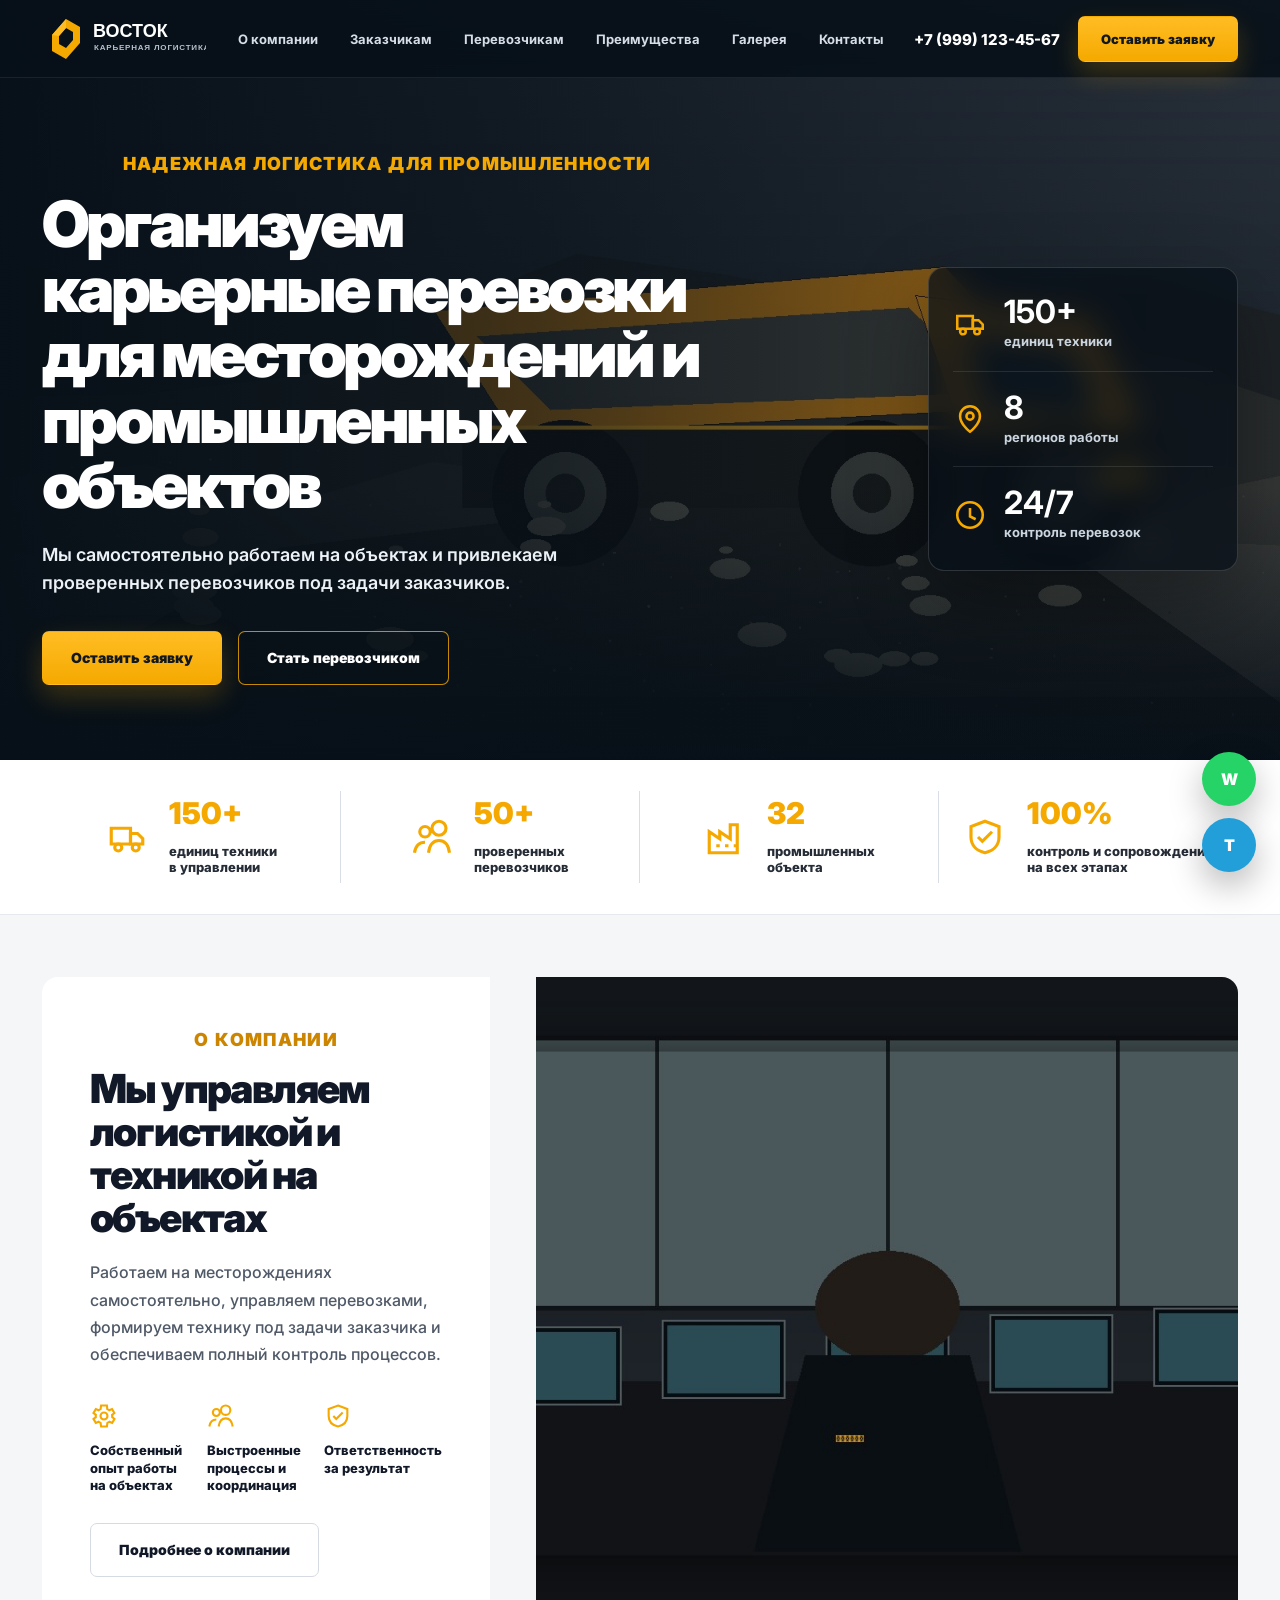
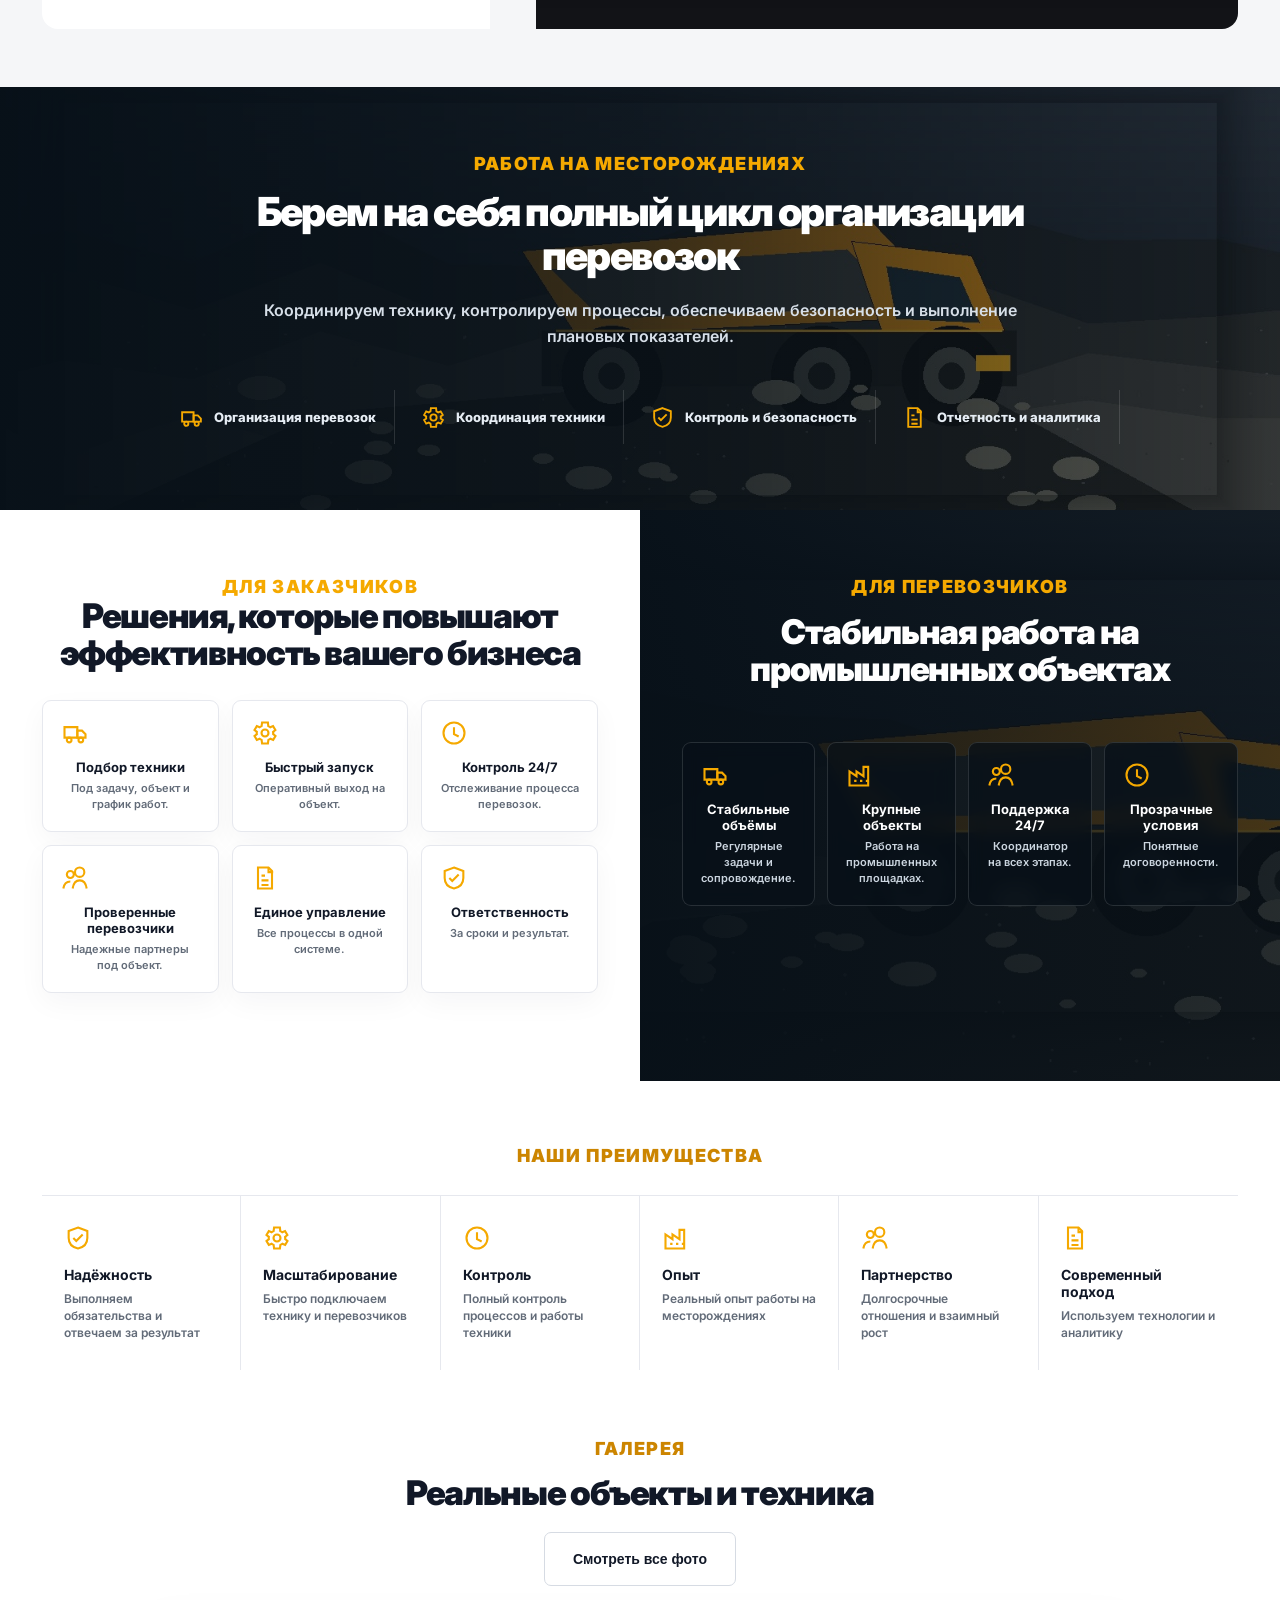
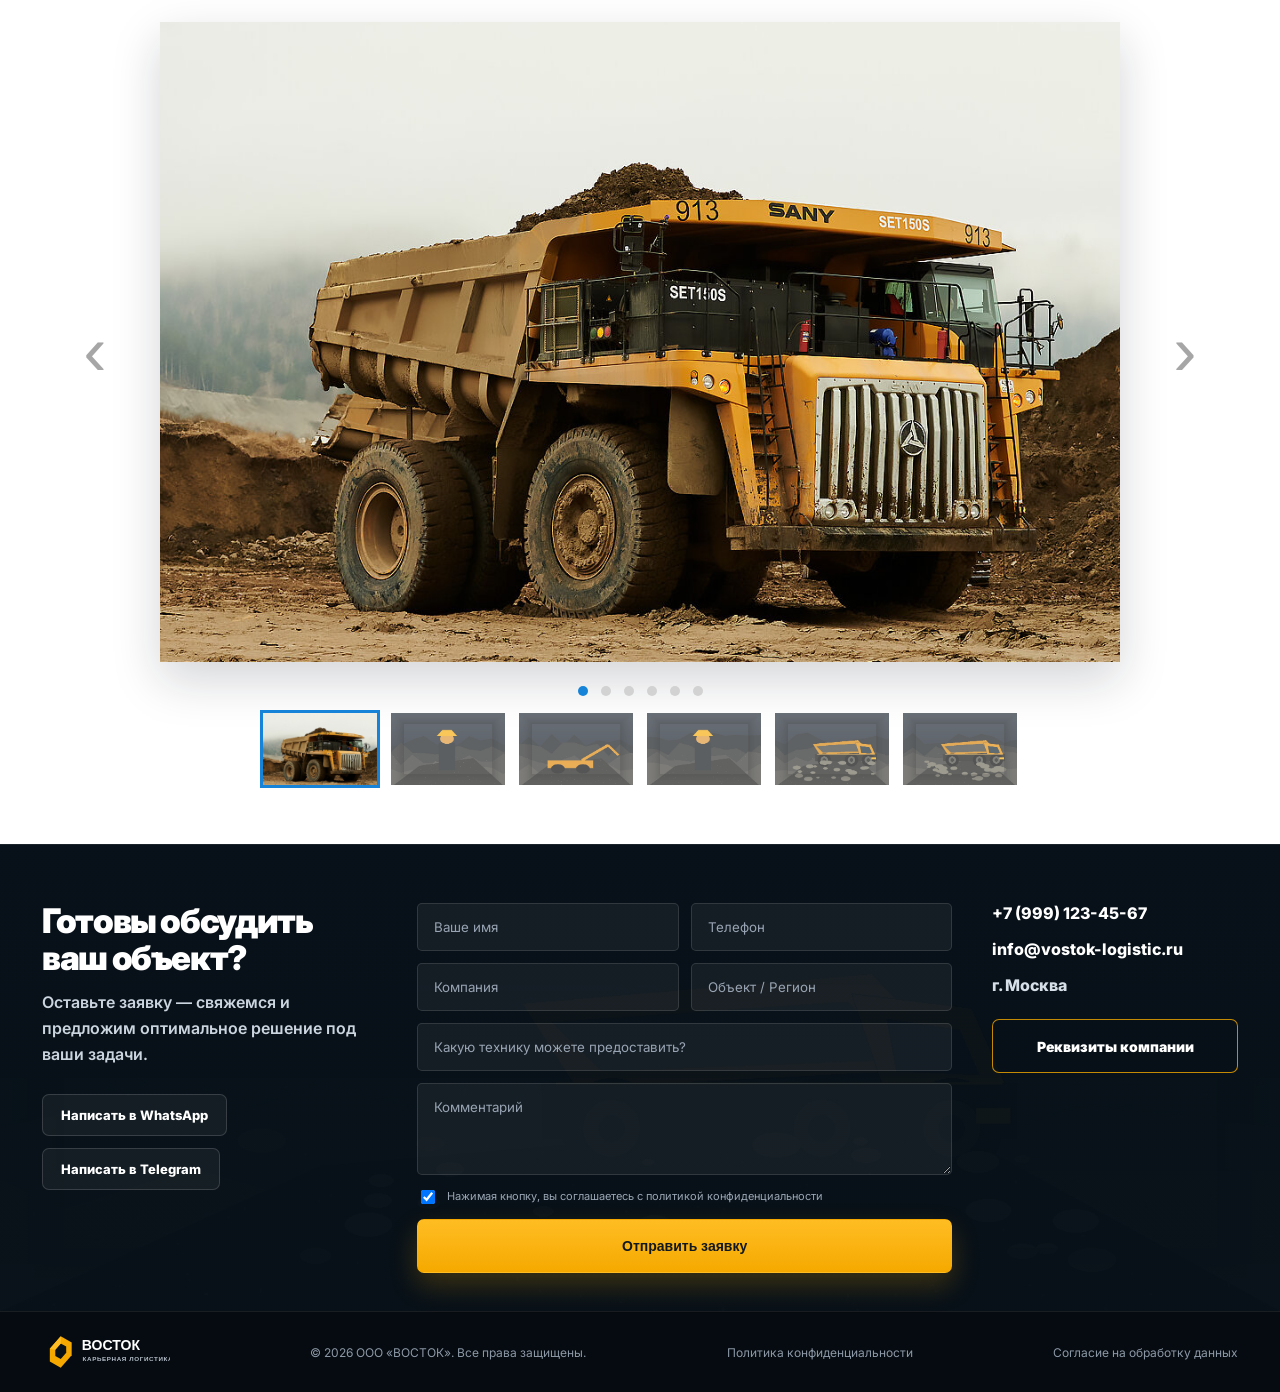
==== index.html @ b5024f33 "init" ====
<!DOCTYPE html>
<html lang="ru">
<head>
    <meta charset="UTF-8"/>
    <meta name="viewport" content="width=device-width, initial-scale=1.0"/>
    <title>ВОСТОК — карьерные перевозки</title>
    <meta name="description"
          content="ВОСТОК организует карьерные перевозки и привлекает проверенных перевозчиков под задачи месторождений и промышленных объектов."/>
    <meta property="og:title" content="ВОСТОК — карьерные перевозки">
    <meta property="og:description" content="Организуем карьерные перевозки для месторождений и промышленных объектов.">
    <meta property="og:image" content="assets/hero.jpg">
    <meta property="og:type" content="website">
    <meta property="og:locale" content="ru_RU">
    <link rel="stylesheet" href="style.css"/>
    <link rel="stylesheet" href="https://unpkg.com/aos@2.3.1/dist/aos.css">
    <link rel="icon" type="image/png" href="assets/logo.png">
</head>
<body>
<header class="site-header">
    <div class="container header-inner">
        <a href="#top" class="brand"><img src="assets/logo.svg" alt="ВОСТОК"></a>
        <nav class="desktop-nav">
            <a href="#about">О компании</a>
            <a href="#clients">Заказчикам</a>
            <a href="#carriers">Перевозчикам</a>
            <a href="#advantages">Преимущества</a>
            <a href="#gallery">Галерея</a>
            <a href="#contacts">Контакты</a>
        </nav>
        <div class="header-contact">
            <a class="phone" href="tel:+79991234567">+7 (999) 123-45-67</a>
            <a class="btn small" href="#contacts">Оставить заявку</a>
        </div>
    </div>
</header>

<main id="top">
    <section class="hero section-dark">
        <div class="hero-bg"></div>
        <div class="container hero-inner">
            <div class="hero-copy" data-aos="fade-right">
                <p class="eyebrow">Надежная логистика для промышленности</p>
                <h1>Организуем карьерные перевозки для месторождений и промышленных объектов</h1>
                <p class="lead">Мы самостоятельно работаем на объектах и привлекаем проверенных перевозчиков под задачи
                    заказчиков.</p>
                <div class="actions">
                    <a href="#contacts" class="btn">Оставить заявку</a>
                    <a href="#carriers" class="btn ghost">Стать перевозчиком</a>
                </div>
            </div>

            <aside class="hero-panel glass" data-aos="fade-left" data-aos-delay="200">
                <div class="panel-item">
                    <img src="assets/icon-truck.svg" alt="">
                    <div><strong>150+</strong><span>единиц техники</span></div>
                </div>
                <div class="panel-item">
                    <img src="assets/icon-map.svg" alt="">
                    <div><strong>8</strong><span>регионов работы</span></div>
                </div>
                <div class="panel-item">
                    <img src="assets/icon-clock.svg" alt="">
                    <div><strong>24/7</strong><span>контроль перевозок</span></div>
                </div>
            </aside>
        </div>
    </section>

    <section class="stats-strip" data-aos="fade-up">
        <div class="container stats-grid">
            <div><img src="assets/icon-truck.svg"
                      alt=""><strong>150+</strong><span>единиц техники<br>в управлении</span></div>
            <div><img src="assets/icon-people.svg" alt=""><strong>50+</strong><span>проверенных<br>перевозчиков</span>
            </div>
            <div><img src="assets/icon-factory.svg" alt=""><strong>32</strong><span>промышленных<br>объекта</span></div>
            <div><img src="assets/icon-shield.svg" alt=""><strong>100%</strong><span>контроль и сопровождение<br>на всех этапах</span>
            </div>
        </div>
    </section>

    <section class="about white-card-section" id="about">
        <div class="container about-box">
            <div class="about-text" data-aos="fade-right">
                <p class="eyebrow dark">О компании</p>
                <h2>Мы управляем логистикой и техникой на объектах</h2>
                <p>Работаем на месторождениях самостоятельно, управляем перевозками, формируем технику под задачи
                    заказчика и обеспечиваем полный контроль процессов.</p>
                <div class="mini-grid">
                    <div><img src="assets/icon-gear.svg" alt=""><span>Собственный опыт работы на объектах</span></div>
                    <div><img src="assets/icon-people.svg" alt=""><span>Выстроенные процессы и координация</span></div>
                    <div><img src="assets/icon-shield.svg" alt=""><span>Ответственность за результат</span></div>
                </div>
                <a href="#contacts" class="btn outline">Подробнее о компании</a>
            </div>
            <div class="about-photo" data-aos="fade-left" data-aos-delay="150">
                <img src="assets/control-room.jpg" alt="Диспетчерский центр ВОСТОК">
            </div>
        </div>
    </section>

    <section class="work-band section-dark">
        <div class="band-bg"></div>
        <div class="container band-inner" data-aos="fade-up">
            <p class="eyebrow">Работа на месторождениях</p>
            <h2>Берем на себя полный цикл организации перевозок</h2>
            <p>Координируем технику, контролируем процессы, обеспечиваем безопасность и выполнение плановых
                показателей.</p>
            <div class="process-row">
                <span><img src="assets/icon-truck.svg" alt="">Организация перевозок</span>
                <span><img src="assets/icon-gear.svg" alt="">Координация техники</span>
                <span><img src="assets/icon-shield.svg" alt="">Контроль и безопасность</span>
                <span><img src="assets/icon-report.svg" alt="">Отчетность и аналитика</span>
            </div>
        </div>
    </section>

    <section class="dual-section">
        <div class="dual-left" id="clients" data-aos="fade-right">
            <p class="eyebrow">Для заказчиков</p>
            <h2>Решения, которые повышают эффективность вашего бизнеса</h2>
            <div class="solution-grid">
                <article><img src="assets/icon-truck.svg" alt=""><b>Подбор техники</b><span>Под задачу, объект и график работ.</span>
                </article>
                <article><img src="assets/icon-gear.svg" alt=""><b>Быстрый
                    запуск</b><span>Оперативный выход на объект.</span></article>
                <article><img src="assets/icon-clock.svg" alt=""><b>Контроль 24/7</b><span>Отслеживание процесса перевозок.</span>
                </article>
                <article><img src="assets/icon-people.svg" alt=""><b>Проверенные перевозчики</b><span>Надежные партнеры под объект.</span>
                </article>
                <article><img src="assets/icon-report.svg" alt=""><b>Единое управление</b><span>Все процессы в одной системе.</span>
                </article>
                <article><img src="assets/icon-shield.svg"
                              alt=""><b>Ответственность</b><span>За сроки и результат.</span></article>
            </div>
        </div>

        <div class="dual-right section-dark" id="carriers" data-aos="fade-left">
            <div class="carrier-bg"></div>
            <div class="carrier-content">
                <p class="eyebrow">Для перевозчиков</p>
                <h2>Стабильная работа на промышленных объектах</h2>
                <div class="carrier-grid">
                    <article><img src="assets/icon-truck.svg" alt=""><b>Стабильные объёмы</b><span>Регулярные задачи и сопровождение.</span>
                    </article>
                    <article><img src="assets/icon-factory.svg" alt=""><b>Крупные объекты</b><span>Работа на промышленных площадках.</span>
                    </article>
                    <article><img src="assets/icon-people.svg" alt=""><b>Поддержка 24/7</b><span>Координатор на всех этапах.</span>
                    </article>
                    <article><img src="assets/icon-clock.svg" alt=""><b>Прозрачные условия</b><span>Понятные договоренности.</span>
                    </article>
                </div>
            </div>
        </div>
    </section>

    <section class="advantages" id="advantages" data-aos="fade-up">
        <div class="container">
            <p class="eyebrow dark">Наши преимущества</p>
            <div class="adv-row">
                <article><img src="assets/icon-shield.svg" alt=""><b>Надёжность</b><span>Выполняем обязательства и отвечаем за результат</span>
                </article>
                <article><img src="assets/icon-gear.svg" alt=""><b>Масштабирование</b><span>Быстро подключаем технику и перевозчиков</span>
                </article>
                <article><img src="assets/icon-clock.svg" alt=""><b>Контроль</b><span>Полный контроль процессов и работы техники</span>
                </article>
                <article><img src="assets/icon-factory.svg" alt=""><b>Опыт</b><span>Реальный опыт работы на месторождениях</span>
                </article>
                <article><img src="assets/icon-people.svg" alt=""><b>Партнерство</b><span>Долгосрочные отношения и взаимный рост</span>
                </article>
                <article><img src="assets/icon-report.svg" alt=""><b>Современный подход</b><span>Используем технологии и аналитику</span>
                </article>
            </div>
        </div>
    </section>

    <section class="gallery-section" id="gallery" data-aos="fade-up">
        <div class="container">
            <div class="section-head">
                <div>
                    <p class="eyebrow dark">Галерея</p>
                    <h2>Реальные объекты и техника</h2>
                </div>
                <button class="btn outline" id="openGallery" type="button">Смотреть все фото</button>
            </div>
            <div class="terminal-gallery" id="terminalGallery">

                <button class="gallery-arrow gallery-prev" type="button" id="galleryPrev">
                    ‹
                </button>

                <img
                        class="gallery-main-img"
                        id="galleryMainImg"
                        src="assets/sammot.jpg"
                        alt="Фото объекта">

                <button class="gallery-arrow gallery-next" type="button" id="galleryNext">
                    ›
                </button>

                <div class="gallery-dots" id="galleryDots"></div>

                <div class="gallery-thumbs">

                    <button class="gallery-thumb active" data-index="0">
                        <img src="assets/sammot.jpg" alt="">
                    </button>

                    <button class="gallery-thumb" data-index="1">
                        <img src="assets/gallery-2.jpg" alt="">
                    </button>

                    <button class="gallery-thumb" data-index="2">
                        <img src="assets/gallery-3.jpg" alt="">
                    </button>

                    <button class="gallery-thumb" data-index="3">
                        <img src="assets/gallery-4.jpg" alt="">
                    </button>

                    <button class="gallery-thumb" data-index="4">
                        <img src="assets/gallery-5.jpg" alt="">
                    </button>

                    <button class="gallery-thumb" data-index="5">
                        <img src="assets/gallery-6.jpg" alt="">
                    </button>

                </div>

            </div>
        </div>
    </section>

    <section class="contacts section-dark" id="contacts" data-aos="fade-up">
        <div class="container contact-grid">
            <div class="contact-info">
                <h2>Готовы обсудить ваш объект?</h2>
                <p>Оставьте заявку — свяжемся и предложим оптимальное решение под ваши задачи.</p>
                <div class="messengers">
                    <a href="#" class="messenger whatsapp">Написать в WhatsApp</a>
                    <a href="#" class="messenger telegram">Написать в Telegram</a>
                </div>
            </div>

            <form class="lead-form" onsubmit="event.preventDefault(); alert('Заявка отправлена!');">
                <input required placeholder="Ваше имя">
                <input required placeholder="Телефон">
                <input placeholder="Компания">
                <input placeholder="Объект / Регион">
                <input class="wide" placeholder="Какую технику можете предоставить?">
                <textarea class="wide" placeholder="Комментарий"></textarea>
                <label class="policy"><input type="checkbox" checked> Нажимая кнопку, вы соглашаетесь с политикой
                    конфиденциальности</label>
                <button class="btn wide" type="submit">Отправить заявку</button>
            </form>

            <div class="contact-side">
                <a href="tel:+79991234567">+7 (999) 123-45-67</a>
                <a href="mailto:info@vostok-logistic.ru">info@vostok-logistic.ru</a>
                <span>г. Москва</span>
                <a class="btn ghost wide-btn" href="#">Реквизиты компании</a>
            </div>
        </div>
    </section>
</main>

<div class="lightbox" id="lightbox">
    <button class="lightbox-close" id="closeGallery" type="button">×</button>
    <button class="lightbox-arrow lightbox-prev" id="prevPhoto" type="button">‹</button>
    <img id="lightboxImage" src="" alt="Фото объекта">
    <button class="lightbox-arrow lightbox-next" id="nextPhoto" type="button">›</button>
</div>
<div class="floating-socials">
    <a href="https://wa.me/79991234567" target="_blank" class="floating-social whatsapp" aria-label="WhatsApp">
        W
    </a>
    <a href="https://t.me/vostok_logistics" target="_blank" class="floating-social telegram" aria-label="Telegram">
        T
    </a>
</div>
<footer class="footer section-dark">
    <div class="container footer-inner">
        <img src="assets/logo.svg" alt="ВОСТОК">
        <span>© 2026 ООО «ВОСТОК». Все права защищены.</span>
        <a href="#">Политика конфиденциальности</a>
        <a href="#">Согласие на обработку данных</a>
    </div>
</footer>
<script>
    const photos = [
      "assets/sammot.jpg",
      "assets/gallery-2.jpg",
      "assets/gallery-3.jpg",
      "assets/gallery-4.jpg",
      "assets/gallery-5.jpg",
      "assets/gallery-6.jpg"
    ];

    let currentPhoto = 0;

    const openBtn = document.getElementById("openGallery");
    const mainImg = document.getElementById("galleryMainImg");
    const galleryPrev = document.getElementById("galleryPrev");
    const galleryNext = document.getElementById("galleryNext");
    const dotsContainer = document.getElementById("galleryDots");
    const thumbs = document.querySelectorAll(".gallery-thumb");

    const lightbox = document.getElementById("lightbox");
    const closeBtn = document.getElementById("closeGallery");
    const prevBtn = document.getElementById("prevPhoto");
    const nextBtn = document.getElementById("nextPhoto");
    const lightboxImage = document.getElementById("lightboxImage");

    function updateMainGallery(index) {
      currentPhoto = index;

      if (currentPhoto < 0) currentPhoto = photos.length - 1;
      if (currentPhoto >= photos.length) currentPhoto = 0;

      mainImg.src = photos[currentPhoto];

      document.querySelectorAll(".gallery-dot").forEach((dot, index) => {
        dot.classList.toggle("active", index === currentPhoto);
      });
      thumbs.forEach((thumb, index) => {
    thumb.classList.toggle("active", index === currentPhoto);
  });
    }

    function renderDots() {
      dotsContainer.innerHTML = "";

      photos.forEach((photo, index) => {
        const dot = document.createElement("button");
        dot.className = "gallery-dot";
        dot.type = "button";

        dot.addEventListener("click", () => {
          updateMainGallery(index);
        });

        dotsContainer.appendChild(dot);
      });
    }

    function openGallery(index = 0) {
      updateMainGallery(index);
      lightboxImage.src = photos[currentPhoto];
      lightbox.classList.add("active");
      document.body.style.overflow = "hidden";
    }

    function closeGallery() {
      lightbox.classList.remove("active");
      document.body.style.overflow = "";
    }

    galleryPrev.addEventListener("click", () => {
      updateMainGallery(currentPhoto - 1);
    });

    galleryNext.addEventListener("click", () => {
      updateMainGallery(currentPhoto + 1);
    });
    thumbs.forEach((thumb) => {

  thumb.addEventListener("click", () => {

    updateMainGallery(
      Number(thumb.dataset.index)
    );

  });

});

    openBtn.addEventListener("click", () => openGallery(currentPhoto));
    mainImg.addEventListener("click", () => openGallery(currentPhoto));

    closeBtn.addEventListener("click", closeGallery);

    prevBtn.addEventListener("click", () => {
      updateMainGallery(currentPhoto - 1);
      lightboxImage.src = photos[currentPhoto];
    });

    nextBtn.addEventListener("click", () => {
      updateMainGallery(currentPhoto + 1);
      lightboxImage.src = photos[currentPhoto];
    });

    lightbox.addEventListener("click", (event) => {
      if (event.target === lightbox) closeGallery();
    });

    document.addEventListener("keydown", (event) => {
      if (lightbox.classList.contains("active")) {
        if (event.key === "Escape") closeGallery();

        if (event.key === "ArrowLeft") {
          updateMainGallery(currentPhoto - 1);
          lightboxImage.src = photos[currentPhoto];
        }

        if (event.key === "ArrowRight") {
          updateMainGallery(currentPhoto + 1);
          lightboxImage.src = photos[currentPhoto];
        }
      }
    });

    renderDots();
    updateMainGallery(0);
</script>
</script>

<script src="https://unpkg.com/aos@2.3.1/dist/aos.js"></script>

<script>
    AOS.init({
      duration: 900,
      easing: "ease-out-cubic",
      once: true,
      offset: 80
    });
</script>


</body>
</html>
---- style.css ----
@import url('https://fonts.googleapis.com/css2?family=Inter:wght@400;500;600;700;800;900&display=swap');

:root{
  --dark:#071018;
  --dark2:#0c1721;
  --gold:#f5a900;
  --gold2:#ffbd23;
  --text:#111827;
  --muted:#5d6673;
  --line:#e6e8ee;
  --white:#fff;
  --soft:#f6f7f9;
  --container:1320px;
  --radius:18px;
}

*{box-sizing:border-box}
html{scroll-behavior:smooth}
body{
  margin:0;
  font-family:Inter,Arial,sans-serif;
  color:var(--text);
  background:#fff;
}
img{max-width:100%;display:block}
a{text-decoration:none;color:inherit}
.container{max-width:var(--container);margin:0 auto;padding:0 42px}
.section-dark{background:var(--dark);color:#fff}

.site-header{
  position:fixed;
  inset:0 0 auto 0;
  height:78px;
  z-index:50;
  background:rgba(7,16,24,.88);
  border-bottom:1px solid rgba(255,255,255,.08);
  backdrop-filter:blur(18px);
}
.header-inner{height:78px;display:flex;align-items:center;justify-content:space-between;gap:24px}
.brand img{width:164px}
.desktop-nav{display:flex;align-items:center;gap:32px;color:#d7dde6;font-size:13px;font-weight:700}
.desktop-nav a:hover{color:#fff}
.header-contact{display:flex;align-items:center;gap:18px}
.phone{font-weight:800;color:#fff;font-size:15px}

.btn{
  display:inline-flex;
  align-items:center;
  justify-content:center;
  height:54px;
  padding:0 28px;
  border-radius:7px;
  border:1px solid transparent;
  background:linear-gradient(180deg,var(--gold2),var(--gold));
  color:#121820;
  font-weight:900;
  font-size:14px;
  box-shadow:0 12px 28px rgba(245,169,0,.22);
  cursor:pointer;
  transition:.2s ease;
}
.btn:hover{transform:translateY(-2px);box-shadow:0 18px 36px rgba(245,169,0,.3)}
.btn.small{height:46px;padding:0 22px;font-size:13px}
.btn.ghost{background:rgba(7,16,24,.2);border-color:rgba(245,169,0,.8);color:#fff;box-shadow:none}
.btn.outline{background:#fff;color:#111827;border-color:#d6dbe3;box-shadow:none}
.btn.outline:hover{border-color:var(--gold)}

.hero{
  position:relative;
  min-height:760px;
  display:flex;
  align-items:center;
  overflow:hidden;
  padding-top:78px;
}
.hero-bg{
  position:absolute;inset:0;
  background:
    linear-gradient(90deg,rgba(7,16,24,.98) 0%,rgba(7,16,24,.72) 42%,rgba(7,16,24,.18) 100%),
    linear-gradient(0deg,rgba(7,16,24,.96),rgba(7,16,24,0) 36%),
    url("assets/hero.jpg") center/cover no-repeat;
}
.hero-inner{
  position:relative;
  z-index:1;
  width:100%;
  display:grid;
  grid-template-columns: minmax(0,690px) 310px;
  justify-content:space-between;
  align-items:center;
  gap:70px;
}
.eyebrow{
    text-align: center;
  margin:0 0 16px;
  color:var(--gold);
  text-transform:uppercase;
  letter-spacing:.075em;
  font-size:18px;
  line-height:1.2;
  font-weight:900;
}
.eyebrow.dark{color:#cc8500}
h1,h2,h3,p{margin-top:0}
h1{
  margin-bottom:24px;
  font-size:64px;
  line-height:1.02;
  letter-spacing:-.055em;
  font-weight:900;
}
h2{
  align-items: center;
  margin-bottom:20px;
  font-size:40px;
  line-height:1.08;
  letter-spacing:-.04em;
  font-weight:900;
}
.lead{
  max-width:580px;
  margin-bottom:34px;
  color:#edf2f7;
  font-size:18px;
  line-height:1.55;
  font-weight:600;
}
.actions{display:flex;gap:16px;flex-wrap:wrap}
.glass{
  background:rgba(7,16,24,.74);
  border:1px solid rgba(255,255,255,.15);
  backdrop-filter:blur(16px);
  box-shadow:0 28px 80px rgba(0,0,0,.32);
}
.hero-panel{
  border-radius:16px;
  padding:24px;
}
.panel-item{display:flex;align-items:center;gap:17px;padding:20px 0;border-bottom:1px solid rgba(255,255,255,.1)}
.panel-item:first-child{padding-top:4px}
.panel-item:last-child{border-bottom:0;padding-bottom:4px}
.panel-item img{width:34px;height:34px}
.panel-item strong{display:block;font-size:32px;line-height:1;color:#fff;margin-bottom:5px}
.panel-item span{display:block;font-size:13px;line-height:1.35;color:#cbd5df;font-weight:700}

.stats-strip{background:#fff;padding:31px 0;border-bottom:1px solid var(--line)}
.stats-grid{display:grid;grid-template-columns:repeat(4,1fr);gap:0}
.stats-grid div{
  min-height:92px;
  display:grid;
  grid-template-columns:48px auto;
  column-gap:15px;
  align-items:center;
  justify-content:center;
  border-right:1px solid #d9dde5;
}
.stats-grid div:last-child{border-right:0}
.stats-grid img{width:42px;grid-row:1/3}
.stats-grid strong{font-size:30px;line-height:1;color:var(--gold);font-weight:900}
.stats-grid span{font-size:13px;line-height:1.25;font-weight:800;color:#252c36}

.white-card-section{background:#f5f6f8;padding:62px 0 58px}
.about-box{
  display:grid;
  grid-template-columns:.78fr 1.22fr;
  gap:46px;
  align-items:stretch;
}
.about-text{
  background:#fff;
  padding:52px 48px;
  border-radius:16px 0 0 16px;
}
.about-text p:not(.eyebrow){color:#4f5967;line-height:1.7;font-size:16px;font-weight:500}
.mini-grid{display:grid;grid-template-columns:repeat(3,1fr);gap:18px;margin:34px 0 28px}
.mini-grid div{display:flex;flex-direction:column;gap:12px;font-size:13px;font-weight:800;line-height:1.35}
.mini-grid img{width:28px;height:28px}
.about-photo img{width:100%;height:100%;min-height:420px;object-fit:cover;border-radius:0 16px 16px 0}

.work-band{position:relative;padding:66px 0;overflow:hidden}
.band-bg{
  position:absolute;inset:0;
  background:
    linear-gradient(90deg,rgba(7,16,24,.98),rgba(7,16,24,.77),rgba(7,16,24,.34)),
    url("assets/mine-work.jpg") center/cover no-repeat;
}
.band-inner{
  position:relative;
  z-index:1;

  display:flex;
  flex-direction:column;
  align-items:center;
  text-align:center;
}
.band-inner h2{
  max-width:800px;
  text-align:center;
}
.band-inner p:not(.eyebrow){
  max-width:800px;
  color:#d7dfe8;
  line-height:1.65;
  font-weight:600;
  text-align:center;
}
.process-row{display:flex;gap:8px;align-items:center;flex-wrap:wrap;margin-top:25px}
.process-row span{
  height:54px;
  display:flex;align-items:center;gap:10px;
  padding:0 18px;
  border-right:1px solid rgba(255,255,255,.13);
  font-size:13px;font-weight:800;color:#e6edf4;
}
.process-row img{width:25px;height:25px}

.dual-section{display:grid;grid-template-columns:1fr 1fr}
.dual-left{
  display:flex;
  flex-direction:column;
  justify-content:center;
  align-items:center;
  padding:66px 42px;
  background:#fff;
  text-align:center;
}
.dual-left > *{
  max-width:700px;
  margin:0;
}
.dual-left h2{font-size:34px}
.solution-grid{display:grid;grid-template-columns:repeat(3,1fr);gap:13px;margin:28px 0 22px}
.solution-grid article{
  min-height:126px;
  background:#fff;
  border:1px solid var(--line);
  border-radius:9px;
  padding:18px;
  box-shadow:0 10px 28px rgba(17,24,39,.04);
}
.solution-grid img,.carrier-grid img{width:28px;height:28px;margin-bottom:12px}
.solution-grid b,.carrier-grid b{display:block;font-size:13px;line-height:1.25;margin-bottom:6px}
.solution-grid span,.carrier-grid span{display:block;font-size:11px;line-height:1.45;color:#626b78;font-weight:600}

.dual-right{position:relative;min-height:500px;overflow:hidden}
.carrier-bg{
  position:absolute;inset:0;
  background:
    linear-gradient(90deg,rgba(7,16,24,.96),rgba(7,16,24,.72)),
    url("assets/carrier.jpg") center/cover no-repeat;
}
.carrier-content{
  position:relative;
  z-index:1;

  display:flex;
  flex-direction:column;
  justify-content:center;
  align-items:center;

  padding:66px 42px;
  max-width:700px;
  margin:0 auto;

  text-align:center;
}

.carrier-content h2{font-size:34px;max-width:520px}
.carrier-grid{display:grid;grid-template-columns:repeat(4,1fr);gap:12px;margin:34px 0 22px}
.carrier-grid article{
  min-height:150px;
  padding:18px;
  border:1px solid rgba(255,255,255,.13);
  background:rgba(7,16,24,.72);
  border-radius:9px;
  backdrop-filter:blur(8px);
}
.carrier-grid b{color:#fff}
.carrier-grid span{color:#cbd5df}

.advantages{padding:64px 0 42px;background:#fff}
.advantages h2{font-size:34px}
.adv-row{
  display:grid;
  grid-template-columns:repeat(6,1fr);
  margin-top:28px;
  border-top:1px solid var(--line);
}
.adv-row article{
  padding:28px 22px;
  min-height:148px;
  border-right:1px solid var(--line);
}
.adv-row article:last-child{border-right:0}
.adv-row img{width:28px;height:28px;margin-bottom:14px}
.adv-row b{display:block;font-size:14px;margin-bottom:7px}
.adv-row span{display:block;font-size:12px;line-height:1.45;color:#626b78;font-weight:600}

.gallery-section{background:#fff;padding:26px 0 62px}
.section-head{
  display:flex;
  flex-direction:column;
  align-items:center;
  justify-content:center;
  gap:20px;
  margin-bottom:24px;
  text-align:center;
}
.section-head h2{font-size:34px;margin-bottom:0}
.gallery-grid{display:grid;grid-template-columns:repeat(6,1fr);gap:14px}
.gallery-grid img{
  height:160px;
  width:100%;
  object-fit:cover;
  border-radius:9px;
  box-shadow:0 12px 28px rgba(17,24,39,.14);
}


/* Lightbox gallery */
.lightbox {
  position: fixed;
  inset: 0;
  z-index: 999;
  display: none;
  align-items: center;
  justify-content: center;
  background: #000;
  padding: 0px;
}

.lightbox.active {
  display: flex;
}

.lightbox img {
  width: 100vw;
  height: 100vh;
  object-fit: contain;
}

.lightbox-close {
  position: absolute;
  top: 26px;
  right: 34px;
  background: none;
  border: none;
  color: #fff;
  font-size: 46px;
  cursor: pointer;
  line-height: 1;
}

.lightbox-arrow {
  position: absolute;
  top: 50%;
  transform: translateY(-50%);
  width: 58px;
  height: 58px;
  border-radius: 50%;
  border: 1px solid rgba(255,255,255,.25);
  background: rgba(255,255,255,.08);
  color: #fff;
  font-size: 46px;
  line-height: 1;
  cursor: pointer;
}

.lightbox-arrow:hover,
.lightbox-close:hover {
  color: var(--gold);
}

.lightbox-prev {
  left: 34px;
}

.lightbox-next {
  right: 34px;
}

@media(max-width:620px){
  .lightbox {
    padding: 20px;
  }

  .lightbox-arrow {
    width: 44px;
    height: 44px;
    font-size: 34px;
  }

  .lightbox-prev {
    left: 12px;
  }

  .lightbox-next {
    right: 12px;
  }

  .lightbox-close {
    top: 18px;
    right: 22px;
    font-size: 40px;
  }
}

.contacts{
  padding:58px 0 38px;
  background:
    linear-gradient(180deg,rgba(7,16,24,.98),rgba(7,16,24,.96)),
    url("assets/mine-work.jpg") center bottom/cover no-repeat;
  border-top:1px solid rgba(255,255,255,.08);
}
.contact-grid{display:grid;grid-template-columns:.75fr 1.2fr .55fr;gap:40px;align-items:start}
.contact-info h2{font-size:34px;margin-bottom:12px}
.contact-info p{color:#cbd5df;line-height:1.65;font-weight:600}
.messengers{display:flex;gap:12px;margin-top:26px;flex-wrap:wrap}
.messenger{
  display:inline-flex;
  align-items:center;
  justify-content:center;
  height:42px;
  padding:0 18px;
  border-radius:7px;
  background:rgba(255,255,255,.05);
  border:1px solid rgba(255,255,255,.15);
  font-size:13px;
  font-weight:800;
  color:#fff;

  transition:
      transform .25s ease,
      background .25s ease,
      border-color .25s ease,
      box-shadow .25s ease;
}
.messenger:hover{
  transform:translateY(-3px);

  background:rgba(255,255,255,.12);

  border-color:var(--gold);

  box-shadow:
      0 12px 24px rgba(0,0,0,.25),
      0 0 0 1px rgba(245,169,0,.25);
}
.lead-form{display:grid;grid-template-columns:repeat(2,1fr);gap:12px}
input,textarea{
  width:100%;
  border:1px solid rgba(255,255,255,.12);
  background:rgba(255,255,255,.055);
  color:#fff;
  border-radius:5px;
  padding:15px 16px;
  outline:none;
  font-family:inherit;
}
input::placeholder,textarea::placeholder{color:#98a4b3}
textarea{height:92px;resize:vertical}
.wide{grid-column:1/-1}
.policy{
  grid-column:1/-1;
  display:flex;gap:9px;align-items:center;
  color:#9ba7b5;font-size:11px;line-height:1.4;
}
.policy input{width:14px;height:14px}
.contact-side{display:flex;flex-direction:column;gap:16px;color:#fff;font-weight:800}
.contact-side span{color:#d6dee8}
.wide-btn{width:100%;margin-top:8px}

.footer{background:#050b10;padding:22px 0;border-top:1px solid rgba(255,255,255,.08)}
.footer-inner{display:flex;align-items:center;justify-content:space-between;gap:20px;color:#8d98a7;font-size:12px}
.footer-inner img{width:128px}
.footer a:hover{color:#fff}

@media(max-width:1180px){
  .desktop-nav{gap:18px}
  h1{font-size:54px}
  .hero-inner{grid-template-columns:1fr 290px}
  .carrier-grid{grid-template-columns:repeat(2,1fr)}
  .adv-row{grid-template-columns:repeat(3,1fr)}
  .adv-row article{border-bottom:1px solid var(--line)}
  .contact-grid{grid-template-columns:1fr}
}
@media(max-width:920px){
  .container{padding:0 24px}
  .site-header{height:auto}
  .header-inner{height:auto;min-height:76px}
  .desktop-nav,.phone{display:none}
  .hero{min-height:auto;padding:140px 0 70px}
  .hero-inner,.about-box,.dual-section{grid-template-columns:1fr}
  .hero-panel{max-width:420px}
  .stats-grid{grid-template-columns:repeat(2,1fr);row-gap:22px}
  .about-text,.about-photo img{border-radius:16px}
  .dual-left{padding:58px 24px}
  .dual-left > *{max-width:none;margin-left:0}
  .carrier-content{padding:58px 24px}
  .gallery-grid{grid-template-columns:repeat(3,1fr)}
}
@media(max-width:620px){
  .brand img{width:132px}
  .header-contact .btn{display:none}
  .container{padding:0 18px}
  h1{font-size:40px;letter-spacing:-.045em}
  h2{font-size:30px!important}
  .lead{font-size:16px}
  .actions,.messengers{flex-direction:column;align-items:stretch}
  .btn{width:100%}
  .stats-grid,.solution-grid,.carrier-grid,.adv-row,.lead-form,.gallery-grid,.mini-grid{grid-template-columns:1fr}
  .stats-grid div{border-right:0;border-bottom:1px solid var(--line);padding-bottom:18px;justify-content:start}
  .stats-grid div:last-child{border-bottom:0}
  .process-row span{width:100%;border-right:0;border-bottom:1px solid rgba(255,255,255,.12)}
  .section-head{display:block}
  .section-head .btn{margin-top:20px}
  .footer-inner{flex-direction:column;align-items:flex-start}
}

.terminal-gallery {
  position: relative;
  width: 100%;
  max-width: 960px;
  margin: 36px auto 0;
  padding-bottom: 120px;
}

.gallery-main-img {
  width: 100%;
  height: 640px;
  object-fit: cover;
  cursor: pointer;
  box-shadow: 0 18px 45px rgba(17,24,39,.18);
}

.gallery-arrow {
  position: absolute;
  top: 320px;
  transform: translateY(-50%);
  z-index: 5;
  width: 54px;
  height: 54px;
  border: none;
  background: transparent;
  color: rgba(0,0,0,.35);
  font-size: 70px;
  line-height: 1;
  cursor: pointer;
}

.gallery-arrow:hover {
  color: rgba(0,0,0,.75);
}

.gallery-prev {
  left: -92px;
}

.gallery-next {
  right: -92px;
}

.gallery-dots {
  position: absolute;
  left: 0;
  right: 0;
  bottom: 86px;
  display: flex;
  justify-content: center;
  gap: 13px;
}

.gallery-dot {
  width: 10px;
  height: 10px;
  padding: 0;
  border: none;
  border-radius: 50%;
  background: #d2d2d2;
  cursor: pointer;
}

.gallery-dot.active {
  background: #1683d8;
}

.gallery-thumbs {
  position: absolute;
  left: 50%;
  bottom: -10px;
  transform: translateX(-50%);
  display: flex;
  gap: 8px;
  max-width: 100%;
  overflow-x: auto;
  padding: 0 4px 4px;
}

.gallery-thumb {
  width: 120px;
  height: 78px;
  flex: 0 0 auto;
  padding: 0;
  border: 3px solid transparent;
  background: none;
  cursor: pointer;
  opacity: .72;
  transition: .2s ease;
}

.gallery-thumb img {
  width: 100%;
  height: 100%;
  object-fit: cover;
}

.gallery-thumb.active {
  border-color: #1683d8;
  opacity: 1;
}

.gallery-thumb:hover {
  opacity: 1;
}

@media(max-width: 1100px) {
  .gallery-prev {
    left: 12px;
  }

  .gallery-next {
    right: 12px;
  }

  .gallery-arrow {
    color: rgba(255,255,255,.9);
    text-shadow: 0 2px 12px rgba(0,0,0,.45);
  }
}

@media(max-width: 620px) {
  .terminal-gallery {
    padding-bottom: 105px;
  }

  .gallery-main-img {
    height: 360px;
  }

  .gallery-arrow {
    top: 180px;
    font-size: 48px;
  }

  .gallery-dots {
    bottom: 115px;
  }

  .gallery-thumb {
    width: 92px;
    height: 62px;
  }
}


.solution-grid article,
.carrier-grid article,
.adv-row article {
  transition: transform .25s ease, box-shadow .25s ease, border-color .25s ease;
}

.solution-grid article:hover,
.carrier-grid article:hover,
.adv-row article:hover {
  transform: translateY(-8px);
  border-color: var(--gold);
  box-shadow: 0 18px 45px rgba(17,24,39,.14);
}

.floating-socials {
  position: fixed;
  right: 24px;
  bottom: 28px;
  z-index: 900;
  display: flex;
  flex-direction: column;
  gap: 12px;
}

.floating-social {
  width: 54px;
  height: 54px;
  border-radius: 50%;
  display: flex;
  align-items: center;
  justify-content: center;
  color: #fff;
  font-weight: 900;
  box-shadow: 0 14px 34px rgba(0,0,0,.28);
  transition: transform .2s ease;
}

.floating-social:hover {
  transform: translateY(-4px);
}

.floating-social.whatsapp {
  background: #25D366;
}

.floating-social.telegram {
  background: #229ED9;
}

@media(max-width:620px){
  .floating-socials {
    right: 16px;
    bottom: 18px;
  }

  .floating-social {
    width: 48px;
    height: 48px;
  }
}
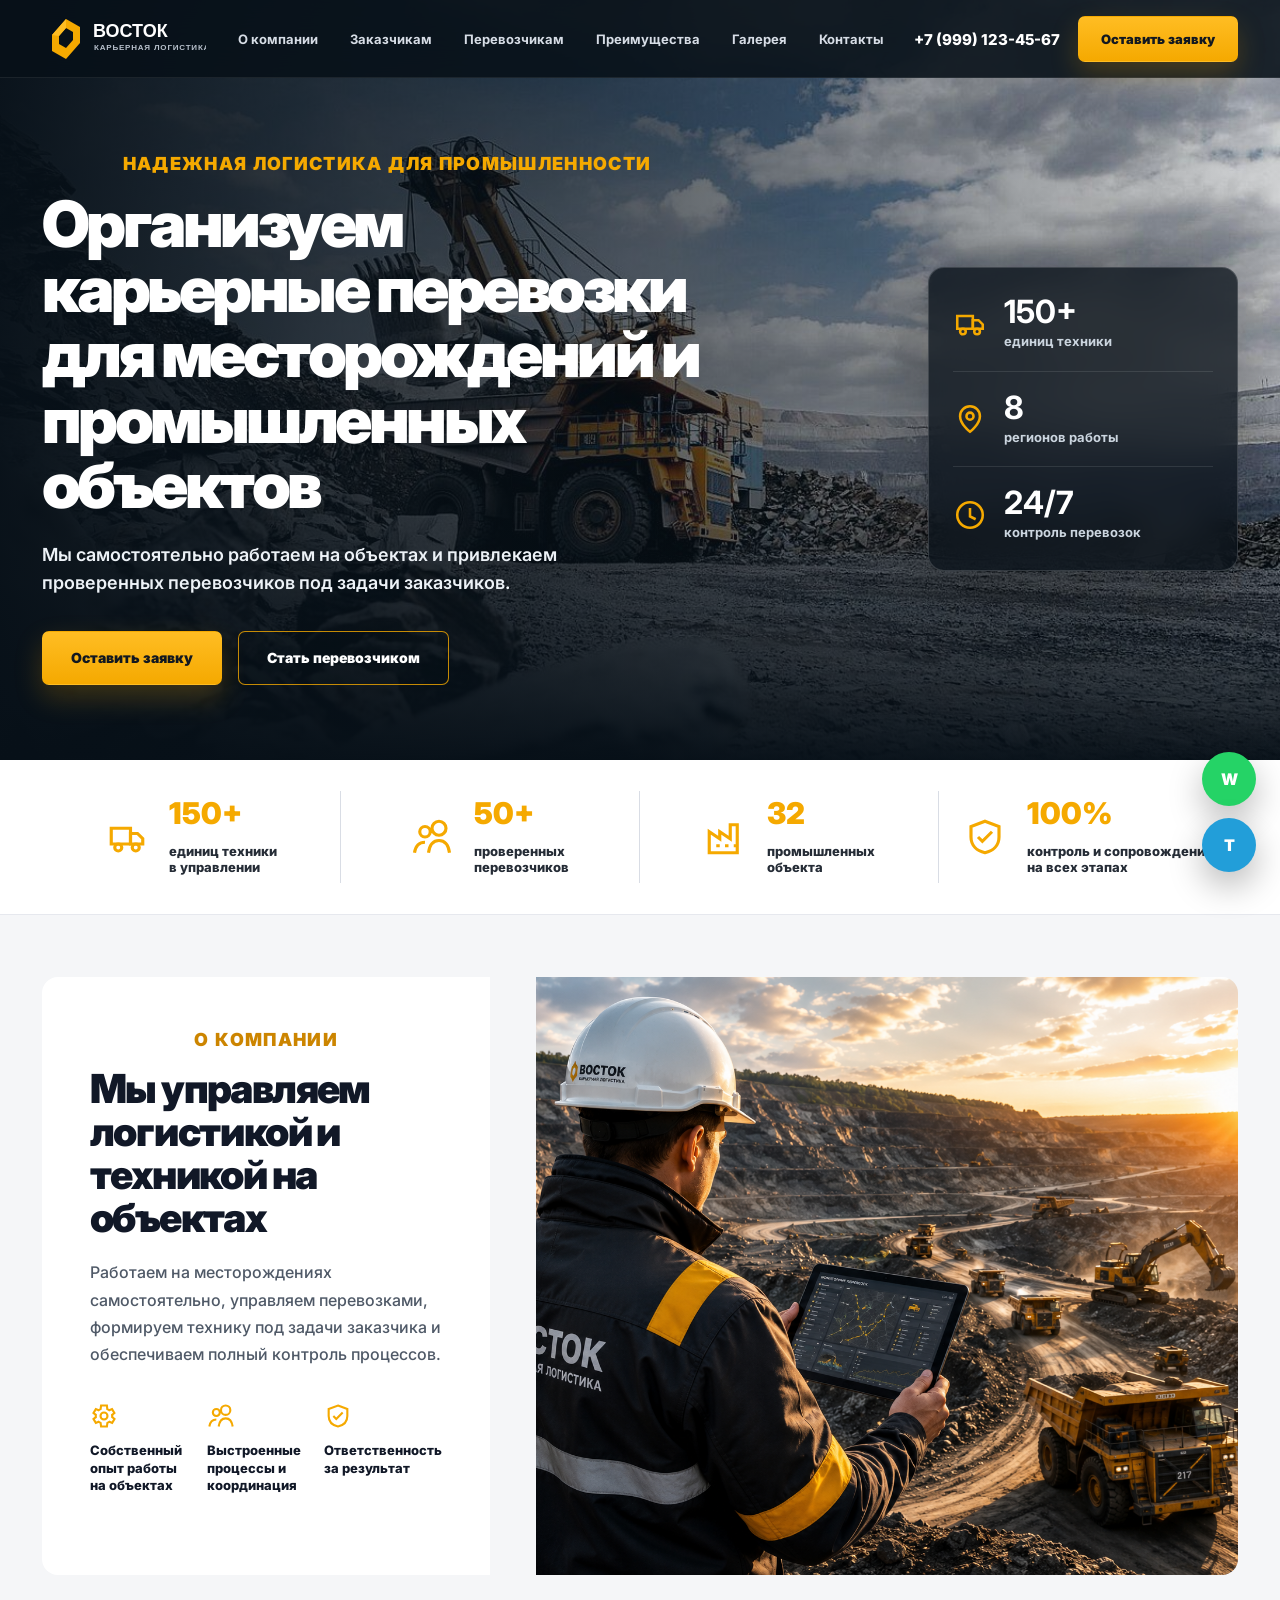
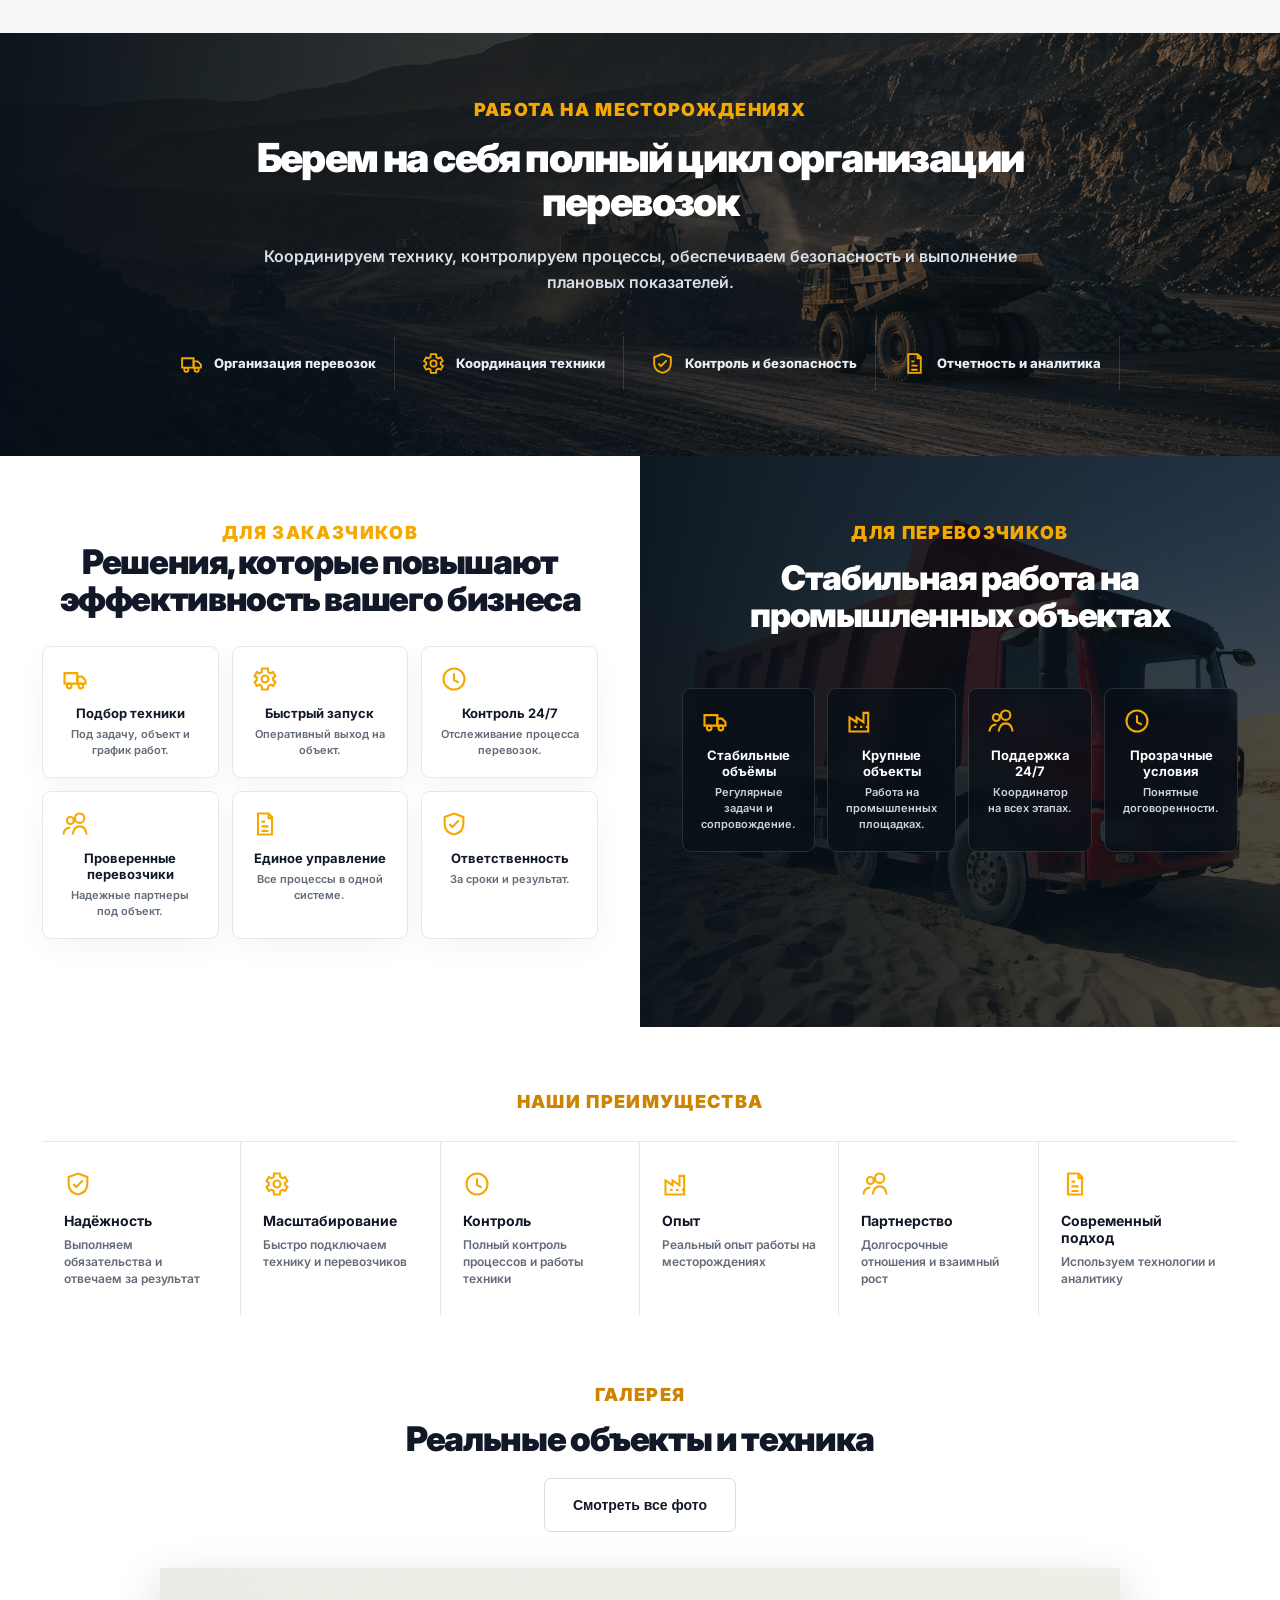
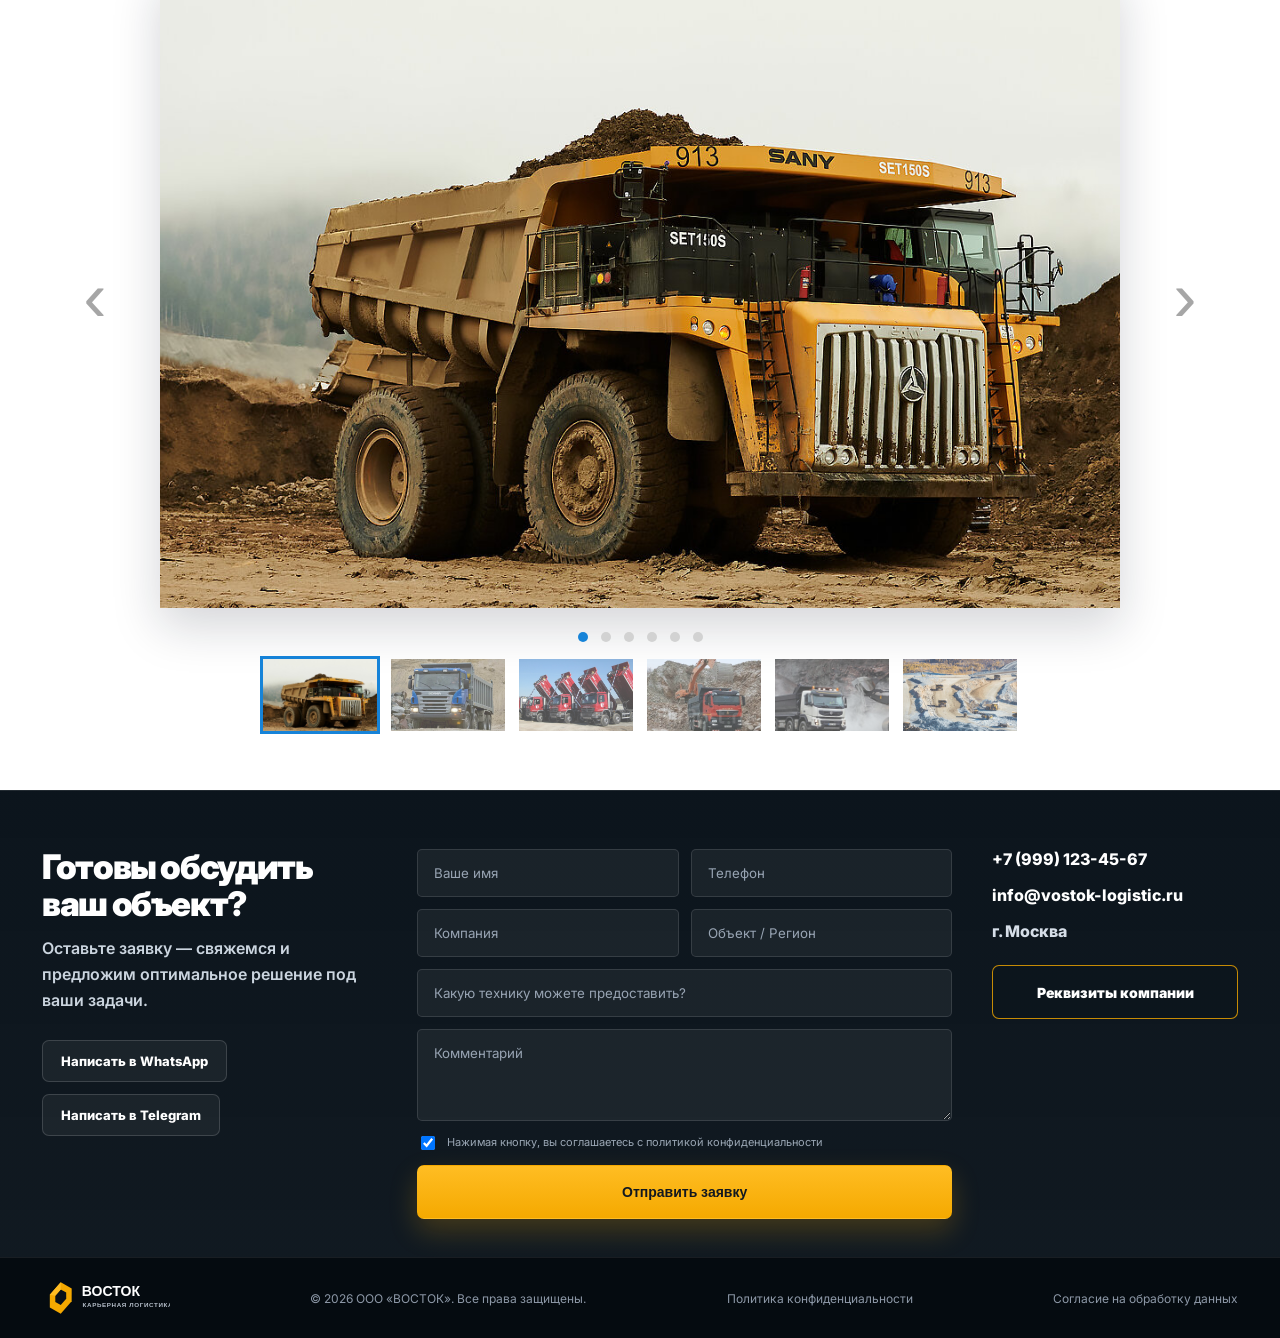
==== commit 56d8eaa5: "photo and email" ====
--- a/index.html
+++ b/index.html
@@ -90,7 +90,6 @@
                     <div><img src="assets/icon-people.svg" alt=""><span>Выстроенные процессы и координация</span></div>
                     <div><img src="assets/icon-shield.svg" alt=""><span>Ответственность за результат</span></div>
                 </div>
-                <a href="#contacts" class="btn outline">Подробнее о компании</a>
             </div>
             <div class="about-photo" data-aos="fade-left" data-aos-delay="150">
                 <img src="assets/control-room.jpg" alt="Диспетчерский центр ВОСТОК">
@@ -243,13 +242,13 @@
                 </div>
             </div>
 
-            <form class="lead-form" onsubmit="event.preventDefault(); alert('Заявка отправлена!');">
-                <input required placeholder="Ваше имя">
-                <input required placeholder="Телефон">
-                <input placeholder="Компания">
-                <input placeholder="Объект / Регион">
-                <input class="wide" placeholder="Какую технику можете предоставить?">
-                <textarea class="wide" placeholder="Комментарий"></textarea>
+            <form class="lead-form" action="send.php" method="POST">
+                <input name="name" required placeholder="Ваше имя">
+                <input name="phone" required placeholder="Телефон">
+                <input name="company" placeholder="Компания">
+                <input name="region" placeholder="Объект / Регион">
+                <input name="tech" class="wide" placeholder="Какую технику можете предоставить?">
+                <textarea name="message" class="wide" placeholder="Комментарий"></textarea>
                 <label class="policy"><input type="checkbox" checked> Нажимая кнопку, вы соглашаетесь с политикой
                     конфиденциальности</label>
                 <button class="btn wide" type="submit">Отправить заявку</button>
@@ -272,10 +271,10 @@
     <button class="lightbox-arrow lightbox-next" id="nextPhoto" type="button">›</button>
 </div>
 <div class="floating-socials">
-    <a href="https://wa.me/79991234567" target="_blank" class="floating-social whatsapp" aria-label="WhatsApp">
+    <a href="https://wa.me/" target="_blank" class="floating-social whatsapp" aria-label="WhatsApp">
         W
     </a>
-    <a href="https://t.me/vostok_logistics" target="_blank" class="floating-social telegram" aria-label="Telegram">
+    <a href="https://t.me/" target="_blank" class="floating-social telegram" aria-label="Telegram">
         T
     </a>
 </div>
@@ -289,12 +288,12 @@
 </footer>
 <script>
     const photos = [
-      "assets/sammot.jpg",
-      "assets/gallery-2.jpg",
-      "assets/gallery-3.jpg",
-      "assets/gallery-4.jpg",
-      "assets/gallery-5.jpg",
-      "assets/gallery-6.jpg"
+        "assets/sammot.jpg",
+        "assets/gallery-2.jpg",
+        "assets/gallery-3.jpg",
+        "assets/gallery-4.jpg",
+        "assets/gallery-5.jpg",
+        "assets/gallery-6.jpg"
     ];
 
     let currentPhoto = 0;
@@ -313,67 +312,67 @@
     const lightboxImage = document.getElementById("lightboxImage");
 
     function updateMainGallery(index) {
-      currentPhoto = index;
-
-      if (currentPhoto < 0) currentPhoto = photos.length - 1;
-      if (currentPhoto >= photos.length) currentPhoto = 0;
-
-      mainImg.src = photos[currentPhoto];
-
-      document.querySelectorAll(".gallery-dot").forEach((dot, index) => {
-        dot.classList.toggle("active", index === currentPhoto);
-      });
-      thumbs.forEach((thumb, index) => {
-    thumb.classList.toggle("active", index === currentPhoto);
-  });
+        currentPhoto = index;
+
+        if (currentPhoto < 0) currentPhoto = photos.length - 1;
+        if (currentPhoto >= photos.length) currentPhoto = 0;
+
+        mainImg.src = photos[currentPhoto];
+
+        document.querySelectorAll(".gallery-dot").forEach((dot, index) => {
+            dot.classList.toggle("active", index === currentPhoto);
+        });
+        thumbs.forEach((thumb, index) => {
+            thumb.classList.toggle("active", index === currentPhoto);
+        });
     }
 
     function renderDots() {
-      dotsContainer.innerHTML = "";
-
-      photos.forEach((photo, index) => {
-        const dot = document.createElement("button");
-        dot.className = "gallery-dot";
-        dot.type = "button";
-
-        dot.addEventListener("click", () => {
-          updateMainGallery(index);
+        dotsContainer.innerHTML = "";
+
+        photos.forEach((photo, index) => {
+            const dot = document.createElement("button");
+            dot.className = "gallery-dot";
+            dot.type = "button";
+
+            dot.addEventListener("click", () => {
+                updateMainGallery(index);
+            });
+
+            dotsContainer.appendChild(dot);
         });
-
-        dotsContainer.appendChild(dot);
-      });
     }
 
     function openGallery(index = 0) {
-      updateMainGallery(index);
-      lightboxImage.src = photos[currentPhoto];
-      lightbox.classList.add("active");
-      document.body.style.overflow = "hidden";
+        updateMainGallery(index);
+        lightboxImage.src = photos[currentPhoto];
+        lightbox.classList.add("active");
+        document.body.style.overflow = "hidden";
     }
 
     function closeGallery() {
-      lightbox.classList.remove("active");
-      document.body.style.overflow = "";
+        lightbox.classList.remove("active");
+        document.body.style.overflow = "";
     }
 
     galleryPrev.addEventListener("click", () => {
-      updateMainGallery(currentPhoto - 1);
+        updateMainGallery(currentPhoto - 1);
     });
 
     galleryNext.addEventListener("click", () => {
-      updateMainGallery(currentPhoto + 1);
+        updateMainGallery(currentPhoto + 1);
     });
     thumbs.forEach((thumb) => {
 
-  thumb.addEventListener("click", () => {
-
-    updateMainGallery(
-      Number(thumb.dataset.index)
-    );
-
-  });
-
-});
+        thumb.addEventListener("click", () => {
+
+            updateMainGallery(
+                Number(thumb.dataset.index)
+            );
+
+        });
+
+    });
 
     openBtn.addEventListener("click", () => openGallery(currentPhoto));
     mainImg.addEventListener("click", () => openGallery(currentPhoto));
@@ -381,48 +380,48 @@
     closeBtn.addEventListener("click", closeGallery);
 
     prevBtn.addEventListener("click", () => {
-      updateMainGallery(currentPhoto - 1);
-      lightboxImage.src = photos[currentPhoto];
+        updateMainGallery(currentPhoto - 1);
+        lightboxImage.src = photos[currentPhoto];
     });
 
     nextBtn.addEventListener("click", () => {
-      updateMainGallery(currentPhoto + 1);
-      lightboxImage.src = photos[currentPhoto];
+        updateMainGallery(currentPhoto + 1);
+        lightboxImage.src = photos[currentPhoto];
     });
 
     lightbox.addEventListener("click", (event) => {
-      if (event.target === lightbox) closeGallery();
+        if (event.target === lightbox) closeGallery();
     });
 
     document.addEventListener("keydown", (event) => {
-      if (lightbox.classList.contains("active")) {
-        if (event.key === "Escape") closeGallery();
-
-        if (event.key === "ArrowLeft") {
-          updateMainGallery(currentPhoto - 1);
-          lightboxImage.src = photos[currentPhoto];
+        if (lightbox.classList.contains("active")) {
+            if (event.key === "Escape") closeGallery();
+
+            if (event.key === "ArrowLeft") {
+                updateMainGallery(currentPhoto - 1);
+                lightboxImage.src = photos[currentPhoto];
+            }
+
+            if (event.key === "ArrowRight") {
+                updateMainGallery(currentPhoto + 1);
+                lightboxImage.src = photos[currentPhoto];
+            }
         }
-
-        if (event.key === "ArrowRight") {
-          updateMainGallery(currentPhoto + 1);
-          lightboxImage.src = photos[currentPhoto];
-        }
-      }
     });
 
     renderDots();
     updateMainGallery(0);
 </script>
-</script>
+
 
 <script src="https://unpkg.com/aos@2.3.1/dist/aos.js"></script>
 
 <script>
     AOS.init({
-      duration: 900,
-      easing: "ease-out-cubic",
-      once: true,
-      offset: 80
+        duration: 900,
+        easing: "ease-out-cubic",
+        once: true,
+        offset: 80
     });
 </script>
 
--- a/style.css
+++ b/style.css
@@ -182,7 +182,7 @@
   position:absolute;inset:0;
   background:
     linear-gradient(90deg,rgba(7,16,24,.98),rgba(7,16,24,.77),rgba(7,16,24,.34)),
-    url("assets/mine-work.jpg") center/cover no-repeat;
+    url("assets/jfd.png") center/cover no-repeat;
 }
 .band-inner{
   position:relative;
@@ -247,7 +247,7 @@
   position:absolute;inset:0;
   background:
     linear-gradient(90deg,rgba(7,16,24,.96),rgba(7,16,24,.72)),
-    url("assets/carrier.jpg") center/cover no-repeat;
+    url("assets/orig22.webp") center/cover no-repeat;
 }
 .carrier-content{
   position:relative;
@@ -409,7 +409,7 @@
   padding:58px 0 38px;
   background:
     linear-gradient(180deg,rgba(7,16,24,.98),rgba(7,16,24,.96)),
-    url("assets/mine-work.jpg") center bottom/cover no-repeat;
+    url("assets/mine-ork.jpg") center bottom/cover no-repeat;
   border-top:1px solid rgba(255,255,255,.08);
 }
 .contact-grid{display:grid;grid-template-columns:.75fr 1.2fr .55fr;gap:40px;align-items:start}
